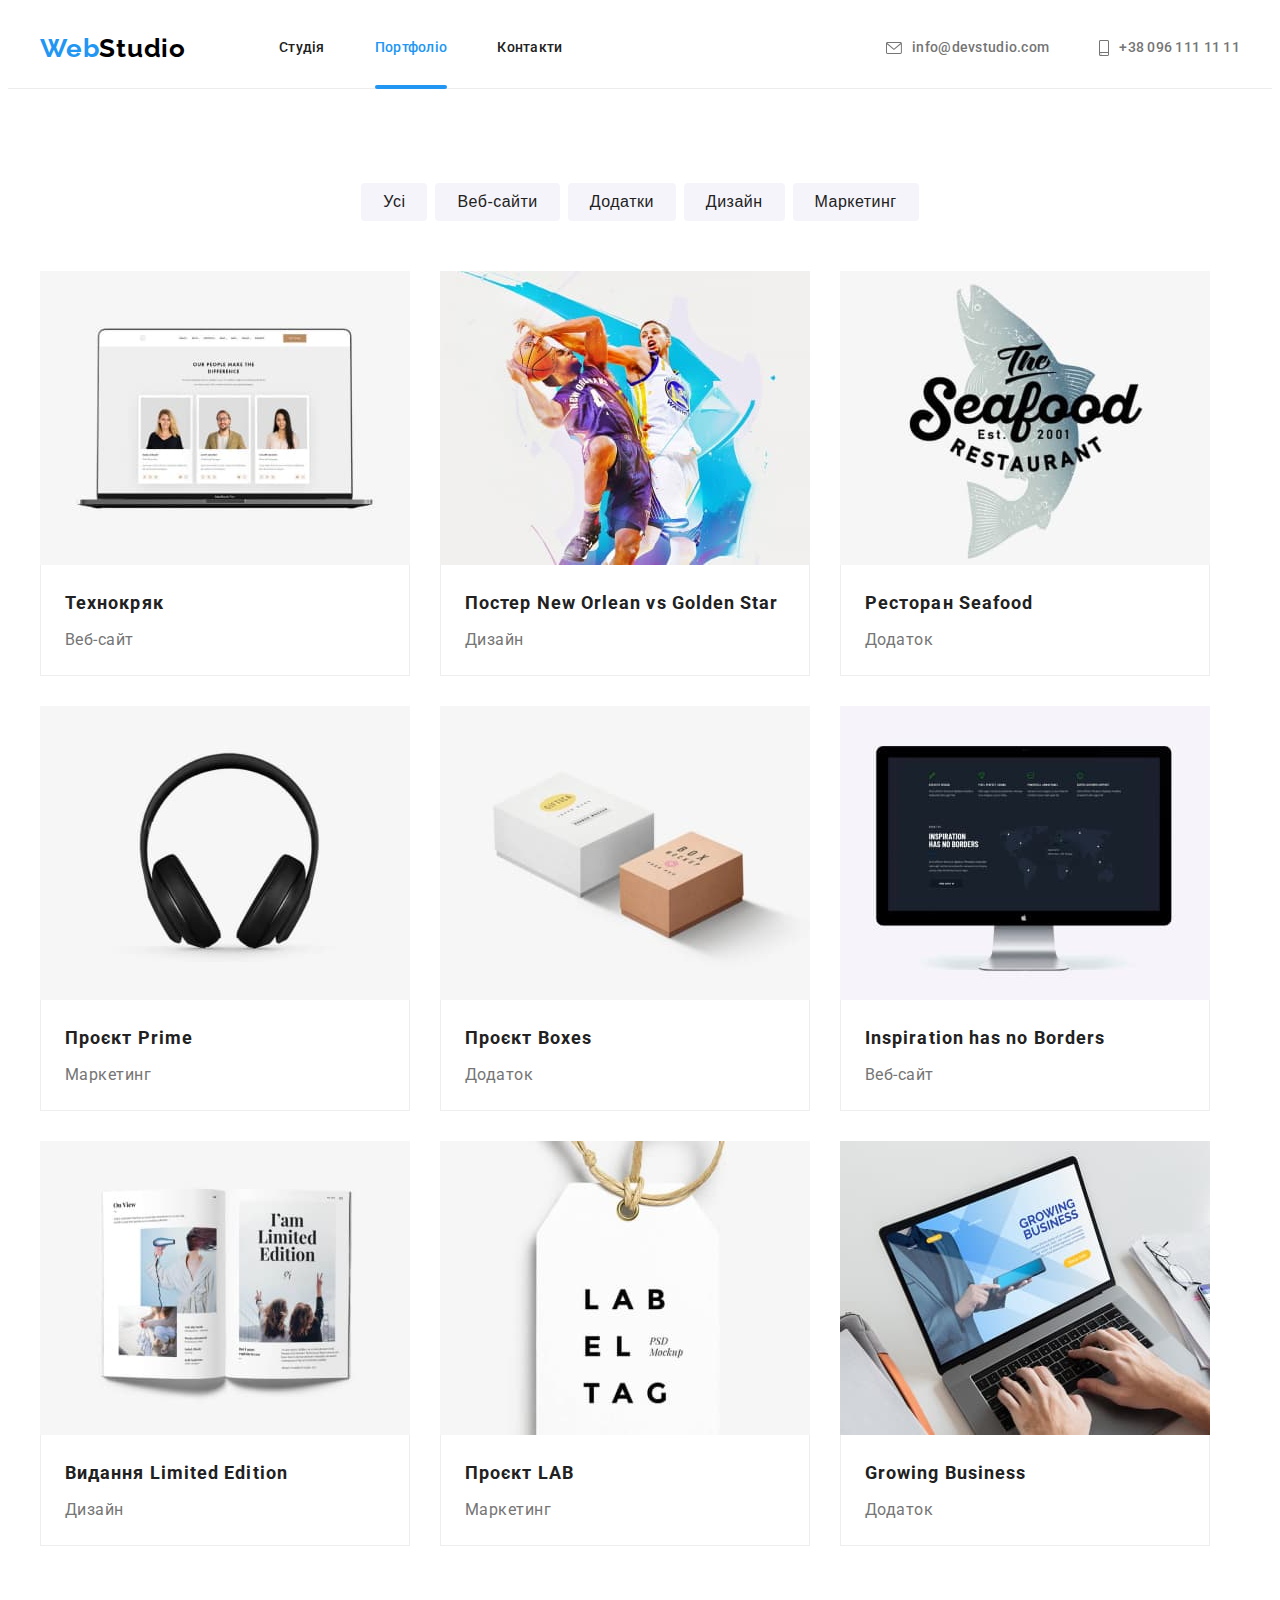
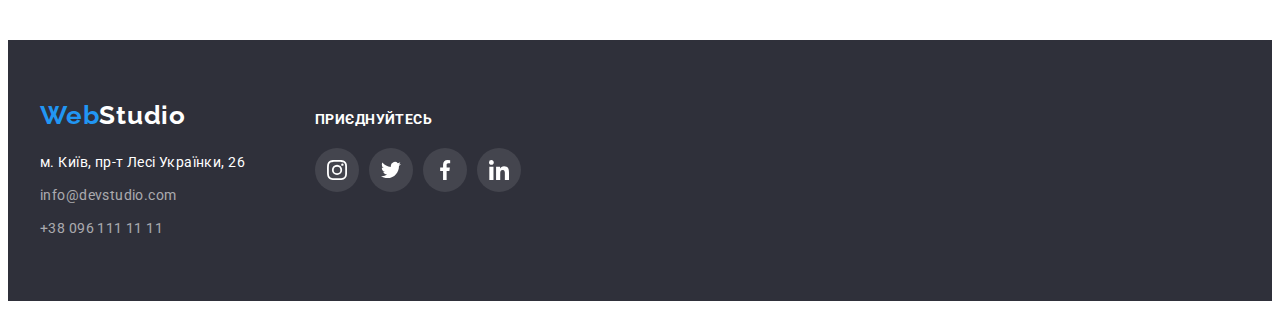
==== portfolio.html @ 88d9680d "Clone HW 05" ====
<!DOCTYPE html>
<html lang="uk">
  <head>
    <meta charset="UTF-8" />
    <meta http-equiv="X-UA-Compatible" content="IE=edge" />
    <meta name="viewport" content="width=device-width, initial-scale=1.0" />
    <title>Портфоліо</title>
    <link rel="preconnect" href="https://fonts.googleapis.com" />
    <link rel="preconnect" href="https://fonts.gstatic.com" crossorigin />
    <link href="https://fonts.googleapis.com/css2?family=Raleway:wght@700&family=Roboto:wght@400;500;700;900&display=swap" rel="stylesheet" />
    <link
      rel="stylesheet"
      href="https://cdnjs.cloudflare.com/ajax/libs/modern-normalize/1.1.0/modern-normalize.min.css"
      integrity="sha512-wpPYUAdjBVSE4KJnH1VR1HeZfpl1ub8YT/NKx4PuQ5NmX2tKuGu6U/JRp5y+Y8XG2tV+wKQpNHVUX03MfMFn9Q=="
      crossorigin="anonymous"
      referrerpolicy="no-referrer"
    />
    <link rel="stylesheet" href="./css/styles.css" />
  </head>

  <body>
    <header class="header">
      <div class="container">
        <!-- logo -->
        <a class="logo link" href="./index.html">Web<span class="logo-header">Studio</span></a>

        <!-- navigation -->
        <nav class="nav">
          <ul class="nav-list list">
            <li class="nav-item"><a class="nav-link link" href="./index.html">Студія</a></li>
            <li class="nav-item"><a class="nav-link link current" href="./portfolio.html">Портфоліо</a></li>
            <li class="nav-item"><a class="nav-link link" href="">Контакти</a></li>
          </ul>
        </nav>
        <ul class="contact-list list">
          <li class="contact-item">
            <a class="contact-link link" href="mailto:info@devstudio.com">
              <svg class="contact-icon" width="16" height="12">
                <use href="./images/icons.svg#icon-mail"></use>
              </svg>
              info@devstudio.com</a
            >
          </li>
          <li class="contact-item">
            <a class="contact-link link" href="tel:+380961111111">
              <svg class="contact-icon" width="10" height="16">
                <use href="./images/icons.svg#icon-smartphone"></use>
              </svg>
              +38 096 111 11 11</a
            >
          </li>
        </ul>
      </div>
    </header>

    <main>
      <section class="portfolio">
        <div class="container">
          <h1 class="visually-hidden">Портфоліо</h1>
          <ul class="portfolio-filter list">
            <li class="portfolio-filter-item"><button class="filter-btn" type="button">Усі</button></li>
            <li class="portfolio-filter-item"><button class="filter-btn" type="button">Веб-сайти</button></li>
            <li class="portfolio-filter-item"><button class="filter-btn" type="button">Додатки</button></li>
            <li class="portfolio-filter-item"><button class="filter-btn" type="button">Дизайн</button></li>
            <li class="portfolio-filter-item"><button class="filter-btn" type="button">Маркетинг</button></li>
          </ul>
          <ul class="portfolio-list list">
            <li class="portfolio-item">
              <a class="portfolio-item-link link" href="" target="_blank" rel="noopener noreferrer">
                <div class="portfolio-item-hover-wrap">
                  <img class="portfolio-img" src="./images/portfolio-1.jpg" alt="Ноутбук" width="370" height="294" />
                  <p class="portfolio-item-hover-text">
                    Ресурс пропонує комплексні пропозиції з різним рівнем функціоналу та сервісів. Все це дозволить відвідувачу отримати вичерпні відомості про компанію чи приватну особу.
                  </p>
                </div>
                <div class="portfolio-item-group">
                  <h2 class="portfolio-item-title">Технокряк</h2>
                  <p class="portfolio-item-text">Веб-сайт</p>
                </div>
              </a>
            </li>
            <li class="portfolio-item">
              <a class="portfolio-item-link link" href="" target="_blank" rel="noopener noreferrer">
                <div class="portfolio-item-hover-wrap">
                  <img class="portfolio-img" src="./images/portfolio-2.jpg" alt="Два баскетболісти" width="370" height="294" />
                  <p class="portfolio-item-hover-text">
                    Ресурс пропонує комплексні пропозиції з різним рівнем функціоналу та сервісів. Все це дозволить відвідувачу отримати вичерпні відомості про компанію чи приватну особу.
                  </p>
                </div>
                <div class="portfolio-item-group">
                  <h2 class="portfolio-item-title">Постер New Orlean vs Golden Star</h2>
                  <p class="portfolio-item-text">Дизайн</p>
                </div>
              </a>
            </li>
            <li class="portfolio-item">
              <a class="portfolio-item-link link" href="" target="_blank" rel="noopener noreferrer">
                <div class="portfolio-item-hover-wrap">
                  <img class="portfolio-img" src="./images/portfolio-3.jpg" alt="Логотип-риба" width="370" height="294" />
                  <p class="portfolio-item-hover-text">
                    Ресурс пропонує комплексні пропозиції з різним рівнем функціоналу та сервісів. Все це дозволить відвідувачу отримати вичерпні відомості про компанію чи приватну особу.
                  </p>
                </div>
                <div class="portfolio-item-group">
                  <h2 class="portfolio-item-title">Ресторан Seafood</h2>
                  <p class="portfolio-item-text">Додаток</p>
                </div>
              </a>
            </li>
            <li class="portfolio-item">
              <a class="portfolio-item-link link" href="" target="_blank" rel="noopener noreferrer">
                <div class="portfolio-item-hover-wrap">
                  <img class="portfolio-img" src="./images/portfolio-4.jpg" alt="Навушники" width="370" height="294" />
                  <p class="portfolio-item-hover-text">
                    Ресурс пропонує комплексні пропозиції з різним рівнем функціоналу та сервісів. Все це дозволить відвідувачу отримати вичерпні відомості про компанію чи приватну особу.
                  </p>
                </div>
                <div class="portfolio-item-group">
                  <h2 class="portfolio-item-title">Проєкт Prime</h2>
                  <p class="portfolio-item-text">Маркетинг</p>
                </div>
              </a>
            </li>
            <li class="portfolio-item">
              <a class="portfolio-item-link link" href="" target="_blank" rel="noopener noreferrer">
                <div class="portfolio-item-hover-wrap">
                  <img class="portfolio-img" src="./images/portfolio-5.jpg" alt="Дві коробки" width="370" height="294" />
                  <p class="portfolio-item-hover-text">
                    Ресурс пропонує комплексні пропозиції з різним рівнем функціоналу та сервісів. Все це дозволить відвідувачу отримати вичерпні відомості про компанію чи приватну особу.
                  </p>
                </div>
                <div class="portfolio-item-group">
                  <h2 class="portfolio-item-title">Проєкт Boxes</h2>
                  <p class="portfolio-item-text">Додаток</p>
                </div>
              </a>
            </li>
            <li class="portfolio-item">
              <a class="portfolio-item-link link" href="" target="_blank" rel="noopener noreferrer">
                <div class="portfolio-item-hover-wrap">
                  <img class="portfolio-img" src="./images/portfolio-6.jpg" alt="Монітор" width="370" height="294" />
                  <p class="portfolio-item-hover-text">
                    Ресурс пропонує комплексні пропозиції з різним рівнем функціоналу та сервісів. Все це дозволить відвідувачу отримати вичерпні відомості про компанію чи приватну особу.
                  </p>
                </div>
                <div class="portfolio-item-group">
                  <h2 class="portfolio-item-title">Inspiration has no Borders</h2>
                  <p class="portfolio-item-text">Веб-сайт</p>
                </div>
              </a>
            </li>
            <li class="portfolio-item">
              <a class="portfolio-item-link link" href="" target="_blank" rel="noopener noreferrer">
                <div class="portfolio-item-hover-wrap">
                  <img class="portfolio-img" src="./images/portfolio-7.jpg" alt="Журнал" width="370" height="294" />
                  <p class="portfolio-item-hover-text">
                    Ресурс пропонує комплексні пропозиції з різним рівнем функціоналу та сервісів. Все це дозволить відвідувачу отримати вичерпні відомості про компанію чи приватну особу.
                  </p>
                </div>
                <div class="portfolio-item-group">
                  <h2 class="portfolio-item-title">Видання Limited Edition</h2>
                  <p class="portfolio-item-text">Дизайн</p>
                </div>
              </a>
            </li>
            <li class="portfolio-item">
              <a class="portfolio-item-link link" href="" target="_blank" rel="noopener noreferrer">
                <div class="portfolio-item-hover-wrap">
                  <img class="portfolio-img" src="./images/portfolio-8.jpg" alt="Етикетка" width="370" height="294" />
                  <p class="portfolio-item-hover-text">
                    Ресурс пропонує комплексні пропозиції з різним рівнем функціоналу та сервісів. Все це дозволить відвідувачу отримати вичерпні відомості про компанію чи приватну особу.
                  </p>
                </div>
                <div class="portfolio-item-group">
                  <h2 class="portfolio-item-title">Проєкт LAB</h2>
                  <p class="portfolio-item-text">Маркетинг</p>
                </div>
              </a>
            </li>
            <li class="portfolio-item">
              <a class="portfolio-item-link link" href="" target="_blank" rel="noopener noreferrer">
                <div class="portfolio-item-hover-wrap">
                  <img class="portfolio-img" src="./images/portfolio-9.jpg" alt="Ноутбук" width="370" height="294" />
                  <p class="portfolio-item-hover-text">
                    Ресурс пропонує комплексні пропозиції з різним рівнем функціоналу та сервісів. Все це дозволить відвідувачу отримати вичерпні відомості про компанію чи приватну особу.
                  </p>
                </div>
                <div class="portfolio-item-group">
                  <h2 class="portfolio-item-title">Growing Business</h2>
                  <p class="portfolio-item-text">Додаток</p>
                </div>
              </a>
            </li>
          </ul>
        </div>
      </section>
    </main>

    <footer class="footer">
      <div class="container">
        <div class="footer-wrap">
          <!-- logo -->
          <a class="logo link" href="./index.html">Web<span class="logo-footer">Studio</span></a>
          <address class="address">
            <ul class="address-list list">
              <li class="address-item"><a class="address-map link" href="https://goo.gl/maps/GGHUYbkFzDP6m6Ls8" target="_blank" rel="noopener noreferrer">м. Київ, пр-т Лесі Українки, 26</a></li>
              <li class="address-item"><a class="address-link link" href="mailto:info@devstudio.com">info@devstudio.com</a></li>
              <li class="address-item"><a class="address-link link" href="tel:+380961111111">+38 096 111 11 11</a></li>
            </ul>
          </address>
        </div>
        <div class="footer-wrap">
          <p class="footer-join">приєднуйтесь</p>
          <ul class="social-list list">
            <li class="social-item">
              <a href="" class="social-link link" target="_blank" rel="noopener noreferrer">
                <svg class="social-icon" width="20" height="20">
                  <use href="./images/icons.svg#icon-instagram"></use>
                </svg>
              </a>
            </li>
            <li class="social-item">
              <a href="" class="social-link link" target="_blank" rel="noopener noreferrer">
                <svg class="social-icon" width="20" height="20">
                  <use href="./images/icons.svg#icon-twitter"></use>
                </svg>
              </a>
            </li>
            <li class="social-item">
              <a href="" class="social-link link" target="_blank" rel="noopener noreferrer">
                <svg class="social-icon" width="20" height="20">
                  <use href="./images/icons.svg#icon-facebook"></use>
                </svg>
              </a>
            </li>
            <li class="social-item">
              <a href="" class="social-link link" target="_blank" rel="noopener noreferrer">
                <svg class="social-icon" width="20" height="20">
                  <use href="./images/icons.svg#icon-linkedin"></use>
                </svg>
              </a>
            </li>
          </ul>
        </div>
      </div>
    </footer>
  </body>
</html>
---- css/styles.css ----
:root {
  --first-text-color: #757575;
  --title-text-color: #212121;
  --accent-color: #2196f3;
  --first-bg-color: #ffffff;
  --second-bg-color: #2f303a;
  --alt-bg-color: #f5f4fa;
  --calm-icon-corol: #afb1b8;

  --main-transition-duration: 250ms;
  --main-transition-timing-function: cubic-bezier(0.4, 0, 0.2, 1);
}

/* ----------------RESET------------------ */
h1,
h2,
h3,
h4,
h5,
h6,
p {
  margin: 0;
}

.list {
  list-style: none;
  margin: 0;
  padding: 0;
}

.link {
  text-decoration: none;
  transition-property: color, border-color, background-color;
  transition-duration: var(--main-transition-duration);
  transition-timing-function: var(--main-transition-timing-function);
}

img {
  display: block;
}

button {
  cursor: pointer;
}

/* ----------------GENERAL------------------ */
body {
  background-color: var(--first-bg-color);
  color: var(--first-text-color);
  font-family: "Roboto", sans-serif;
}

.link:hover,
.link:focus {
  color: var(--accent-color);
  border-color: var(--accent-color);
}

.container {
  margin: 0 auto;
  width: 1200px;
  padding-left: 15px;
  padding-right: 15px;
}

.header {
  border-bottom: 1px solid #ececec;
}

.visually-hidden {
  position: absolute;
  width: 1px;
  height: 1px;
  margin: -1px;
  border: 0;
  padding: 0;
  white-space: nowrap;
  clip-path: inset(100%);
  clip: rect(0 0 0 0);
  overflow: hidden;
}

/* ----------------LOGO------------------ */
.logo {
  font-family: "Raleway", sans-serif;
  color: var(--accent-color);
  font-weight: 700;
  font-size: 26px;
  line-height: 1.19;
  letter-spacing: 0.03em;
}

.logo-header {
  color: #000000;
}

.logo-footer {
  color: var(--first-bg-color);
}

/* ----------------NAV------------------ */
.header > .container {
  display: flex;
  align-items: center;
}

.nav,
.contact-list {
  font-weight: 500;
  font-size: 14px;
  line-height: 1.14;
  letter-spacing: 0.02em;
}

.nav-list {
  display: flex;
  gap: 50px;
  margin-left: 93px;
}

.contact-list {
  display: flex;
  gap: 50px;
  margin-left: auto;
}

.nav-link.current {
  color: var(--accent-color);
  position: relative;
}

.nav-link.current::after {
  content: "";
  position: absolute;
  bottom: -1px;
  display: block;
  width: 100%;
  height: 4px;
  border-radius: 2px;
  background-color: var(--accent-color);
}

.nav-link {
  color: var(--title-text-color);

  display: block;
  padding-top: 32px;
  padding-bottom: 32px;
}

.contact-link {
  color: var(--first-text-color);

  display: flex;
  gap: 10px;
  align-items: center;
  padding-top: 32px;
  padding-bottom: 32px;
}

.contact-icon {
  fill: currentColor;
}

/* ----------------HERO------------------ */
.hero {
  max-width: 1600px;
  height: 600px;
  margin: 0 auto;

  background-color: var(--second-bg-color);
  background-image: linear-gradient(rgba(47, 48, 58, 0.4), rgba(47, 48, 58, 0.4)), url(../images/hero-bg.jpg);
  background-repeat: no-repeat;
  background-position: center;
  background-size: cover;

  text-align: center;
  padding: 200px 0px;
}

.hero-title {
  font-weight: 900;
  font-size: 44px;
  line-height: 1.36;
  letter-spacing: 0.06em;
  text-transform: uppercase;
  color: var(--first-bg-color);

  width: 700px;
  margin-left: auto;
  margin-right: auto;
  margin-bottom: 30px;
}

.hero-btn {
  font-weight: 700;
  font-size: 16px;
  line-height: 1.88;
  letter-spacing: 0.06em;

  color: var(--first-bg-color);
  background-color: var(--accent-color);

  border: none;
  cursor: pointer;

  min-width: 216px;
  min-height: 50px;
  padding: 10px 32px;
  box-shadow: 0px 4px 4px rgba(0, 0, 0, 0.15);
  border-radius: 4px;
}

/* ----------------ADVANTAGES------------------ */

.adv {
  padding-top: 94px;
  padding-bottom: 94px;
}

.adv-list {
  display: flex;
  flex-wrap: wrap;
  gap: 30px;
}

.adv-item {
  max-width: 270px;
}

.adv-icon-wrap {
  background-color: var(--alt-bg-color);
  border-radius: 4px;
  text-align: center;
  padding-top: 25px;
  padding-bottom: 25px;
  margin-bottom: 30px;
}

.adv-subtitle {
  font-size: 14px;
  line-height: 1.14;
  letter-spacing: 0.03em;
  text-transform: uppercase;
  color: var(--title-text-color);

  margin-bottom: 10px;
}

.adv-text {
  font-size: 14px;
  line-height: 1.71;
  letter-spacing: 0.03em;
}

/* ----------------WORK------------------ */

.work {
  padding-bottom: 94px;
}

.work-title,
.team-title,
.clients-title {
  font-size: 36px;
  line-height: 1.17;
  text-align: center;
  letter-spacing: 0.03em;
  color: var(--title-text-color);

  margin-bottom: 50px;
}

.work-item {
  position: relative;
}

.work-subtitle {
  position: absolute;
  bottom: 0;
  width: 100%;
  padding: 27px 0px;
  background-color: rgba(47, 48, 58, 0.8);
  color: var(--first-bg-color);
  text-align: center;

  font-size: 14px;
  line-height: 1.14;
  letter-spacing: 0.03em;
  text-transform: uppercase;
}

.work-list {
  display: flex;
  flex-wrap: wrap;
  gap: 30px;
}

/* ----------------TEAM------------------ */

.team {
  padding-top: 94px;
  padding-bottom: 94px;
}

.team {
  background-color: var(--alt-bg-color);
}

.team-list {
  display: flex;
  flex-wrap: wrap;
  gap: 30px;
}

.team-item {
  border-radius: 0px 0px 4px 4px;
  box-shadow: 0px 1px 3px rgba(0, 0, 0, 0.12), 0px 1px 1px rgba(0, 0, 0, 0.14), 0px 2px 1px rgba(0, 0, 0, 0.2);
}

.team-item-group {
  background-color: var(--first-bg-color);
  padding-bottom: 30px;
  padding-top: 30px;
  border-radius: 0px 0px 4px 4px;
  text-align: center;
}

.team-text,
.team-subtitle {
  font-size: 16px;
  line-height: 1.19;

  letter-spacing: 0.03em;
}

.team-text {
  color: var(--first-text-color);
  margin-bottom: 16px;
}

.team-subtitle {
  font-weight: 500;
  color: var(--title-text-color);

  margin-bottom: 10px;
}

.social-list {
  display: flex;
  gap: 10px;
  justify-content: center;
}

.social-item {
  width: 44px;
  height: 44px;
}

.social-link {
  display: flex;
  align-items: center;
  justify-content: center;
  width: 100%;
  height: 100%;

  color: var(--calm-icon-corol);
  background-color: var(--first-bg-color);
  border-radius: 50%;
}

.footer .social-link {
  color: var(--first-bg-color);
  background-color: rgba(255, 255, 255, 0.1);
}

.social-icon {
  fill: currentColor;
}

.social-link:hover,
.social-link:focus {
  color: var(--first-bg-color);
  background-color: var(--accent-color);
}

/* ----------------CLIENTS------------------ */

.clients {
  padding-top: 94px;
  padding-bottom: 94px;
}

.clients-list {
  display: flex;
  justify-content: space-between;
}

.clients-item {
  width: 170px;
  height: 92px;
}

.clients-link {
  display: flex;
  align-items: center;
  justify-content: center;
  width: 100%;
  height: 100%;

  color: var(--calm-icon-corol);
  border: 1px solid var(--calm-icon-corol);
  border-radius: 4px;
}

.clients-icon {
  fill: currentColor;
}

/* ----------------FOOTER------------------ */
.footer {
  background-color: var(--second-bg-color);
  padding-top: 60px;
  padding-bottom: 60px;
}

.footer > .container {
  display: flex;
  gap: 70px;
  align-items: baseline;
}

.address {
  font-style: inherit;
  margin-top: 20px;
}

.address-item:not(:first-child) {
  margin-top: 9px;
}

.address-map,
.address-link {
  font-size: 14px;
  line-height: 1.71;
  letter-spacing: 0.03em;
  color: var(--first-bg-color);
}

.address-link {
  color: rgba(255, 255, 255, 0.6);
}

.footer-join {
  font-weight: 700;
  font-size: 14px;
  line-height: 1.14;
  letter-spacing: 0.03em;
  text-transform: uppercase;

  color: var(--first-bg-color);

  margin-bottom: 20px;
}

/* --------------------PORTFOLIO-------------------- */

.portfolio {
  padding-top: 94px;
  padding-bottom: 94px;
}

.portfolio-filter {
  display: flex;
  gap: 8px;
  justify-content: center;
  margin-bottom: 50px;
}

.filter-btn {
  font-weight: 500;
  font-size: 16px;
  line-height: 1.62;
  text-align: center;
  letter-spacing: 0.03em;

  color: var(--title-text-color);
  background-color: var(--alt-bg-color);

  border: none;
  border-radius: 4px;
  cursor: pointer;

  padding: 6px 22px;

  transition-property: color, background-color, box-shadow;
  transition-duration: var(--main-transition-duration);
  transition-timing-function: var(--main-transition-timing-function);
}

.filter-btn:hover,
.filter-btn:focus {
  color: var(--first-bg-color);
  background-color: var(--accent-color);
  box-shadow: 0px 3px 1px rgba(0, 0, 0, 0.1), 0px 1px 2px rgba(0, 0, 0, 0.08), 0px 2px 2px rgba(0, 0, 0, 0.12);
}

.portfolio-list {
  display: flex;
  flex-wrap: wrap;
  gap: 30px;
}

.portfolio-item-link {
  display: block;

  transition-property: box-shadow;
  transition-duration: var(--main-transition-duration);
  transition-timing-function: var(--main-transition-timing-function);
}

.portfolio-item-hover-wrap {
  position: relative;
  overflow: hidden;
}

.portfolio-item-hover-text {
  position: absolute;
  top: 0;
  height: 100%;
  padding: 63px 24px;

  font-size: 18px;
  line-height: 1.56;
  letter-spacing: 0.03em;
  color: var(--first-bg-color);
  background-color: rgba(33, 150, 243, 0.9);

  transform: translateY(100%);
  transition-property: transform;
  transition-duration: var(--main-transition-duration);
  transition-timing-function: var(--main-transition-timing-function);
}

.portfolio-item-link:hover .portfolio-item-hover-text,
.portfolio-item-link:focus .portfolio-item-hover-text {
  transform: translateY(0%);
}

.portfolio-item-link:hover,
.portfolio-item-link:focus {
  box-shadow: 0px 1px 1px rgba(0, 0, 0, 0.12), 0px 4px 4px rgba(0, 0, 0, 0.06), 1px 4px 6px rgba(0, 0, 0, 0.16);
}

.portfolio-item-group {
  background-color: var(--first-bg-color);
  border-bottom: 1px solid #eeeeee;
  border-left: 1px solid #eeeeee;
  border-right: 1px solid #eeeeee;

  padding: 20px 24px;
}

.portfolio-item-title {
  font-size: 18px;
  line-height: 2;
  letter-spacing: 0.06em;
  color: var(--title-text-color);

  margin-bottom: 4px;
}
.portfolio-item-text {
  font-size: 16px;
  line-height: 1.88;
  letter-spacing: 0.03em;
  color: var(--first-text-color);
}

/* --------------------MODAL-------------------- */

.backdrop {
  position: fixed;
  top: 0;

  width: 100vw;
  height: 100vh;

  background-color: rgba(0, 0, 0, 0.2);

  transition-property: opacity, visibility;
  transition-duration: var(--main-transition-duration);
  transition-timing-function: var(--main-transition-timing-function);
}

.modal-window {
  width: 528px;
  min-height: 581px;
  background-color: var(--first-bg-color);
  box-shadow: 0px 1px 3px rgba(0, 0, 0, 0.12), 0px 1px 1px rgba(0, 0, 0, 0.14), 0px 2px 1px rgba(0, 0, 0, 0.2);
  border-radius: 4px;

  position: absolute;
  top: 50%;
  left: 50%;
  transform: translate(-50%, -50%);

  transition-property: transform;
  transition-duration: var(--main-transition-duration);
  transition-timing-function: var(--main-transition-timing-function);
}

.backdrop.is-hidden .modal-window {
  transform: translate(-150%, -50%);
}

.modal-window-close {
  position: absolute;
  right: 8px;
  top: 8px;

  width: 30px;
  height: 30px;
  border-radius: 50%;
  border: 1px solid rgba(0, 0, 0, 0.1);
  background-color: var(--first-bg-color);

  display: flex;
  align-items: center;
  justify-content: center;
}

.modal-window-close-icon {
  fill: #000000;
}

.is-hidden {
  opacity: 0;
  visibility: hidden;
  pointer-events: none;
}
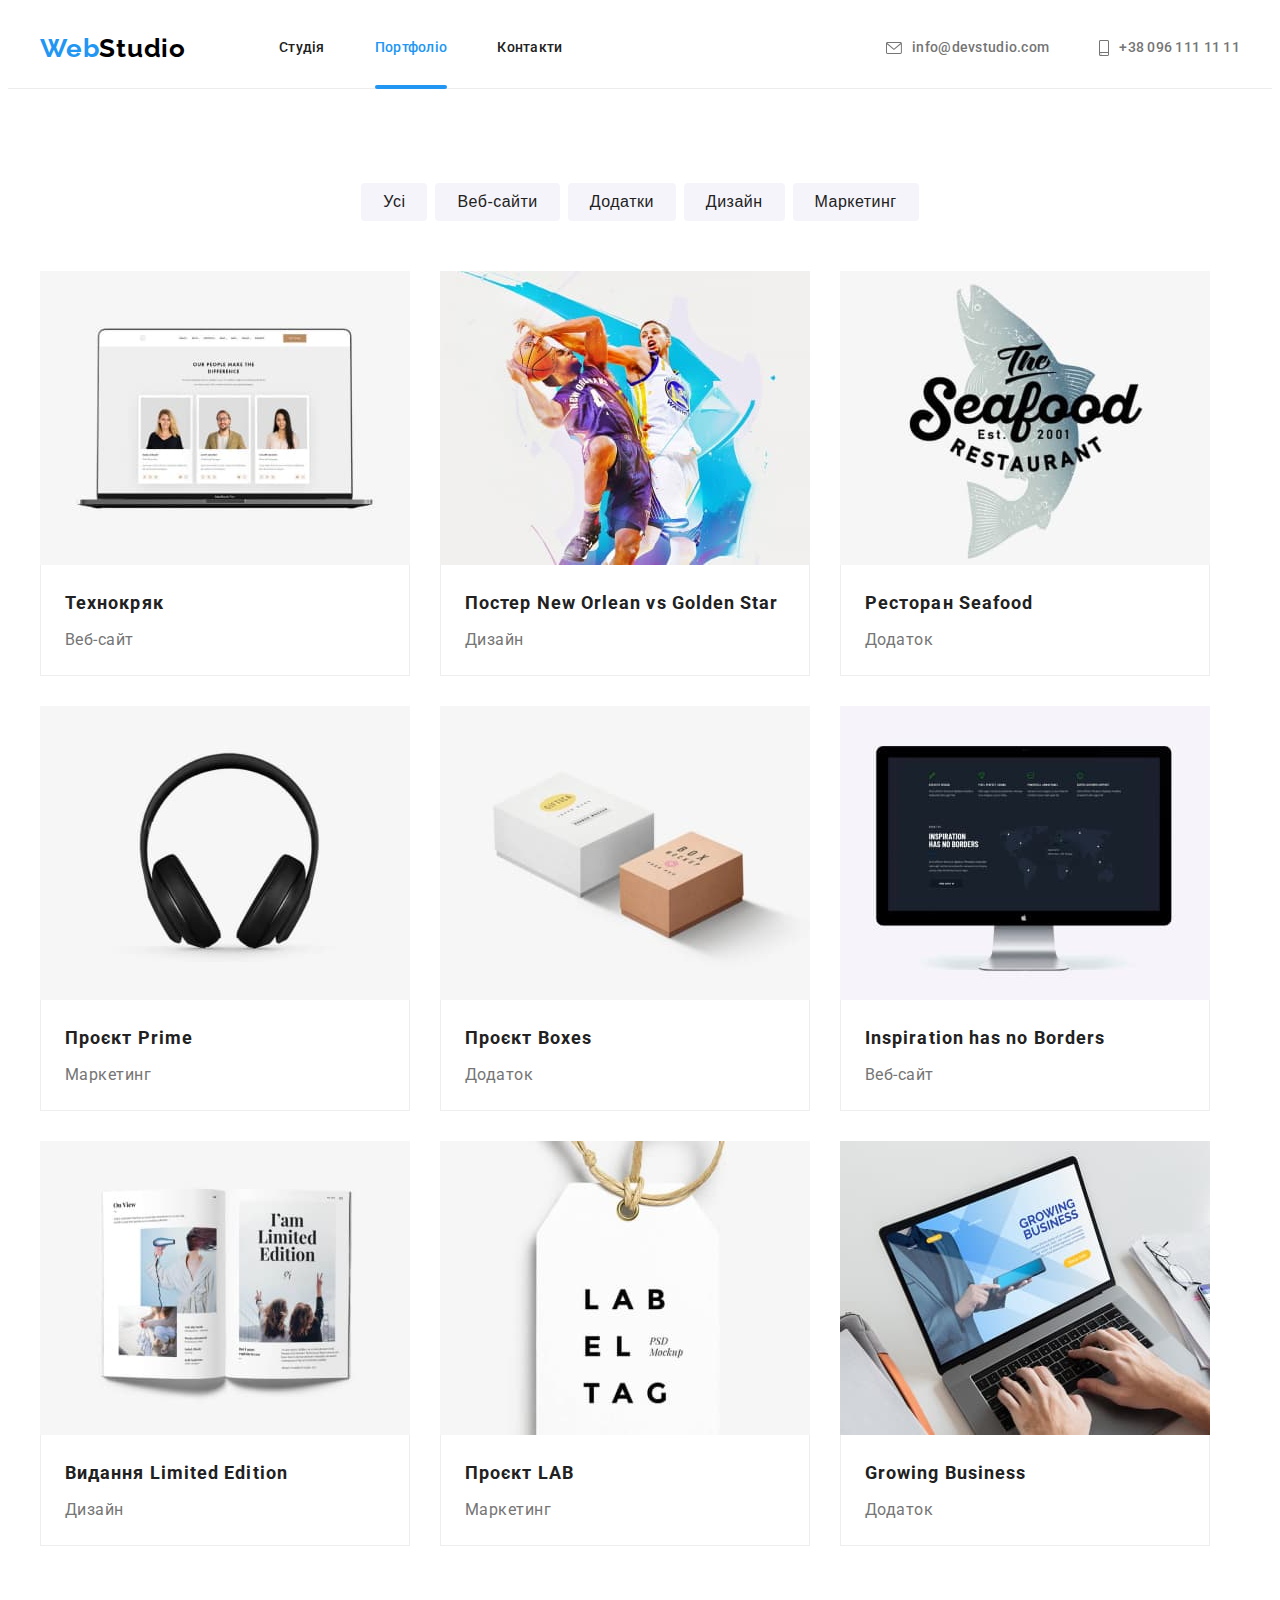
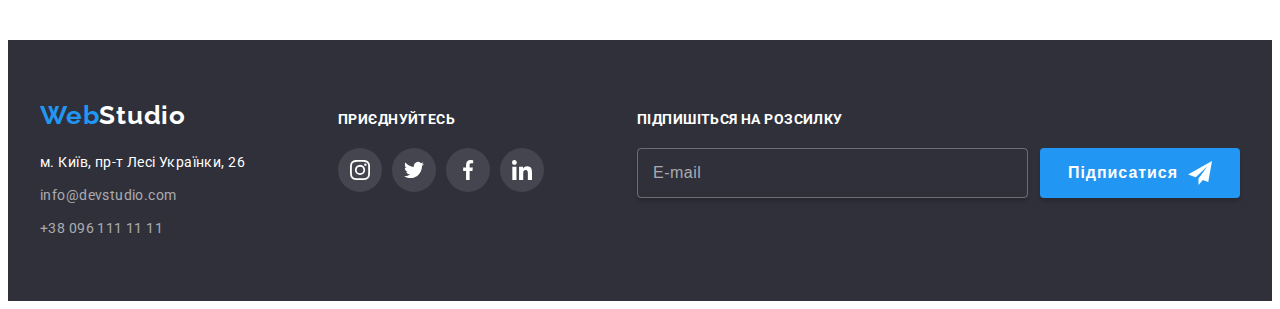
==== commit 3a1d49bd: "Зробив розмітку та оформлення футера" ====
--- a/portfolio.html
+++ b/portfolio.html
@@ -196,6 +196,8 @@
       </section>
     </main>
 
+    <!-- --------FOOTER---------- -->
+
     <footer class="footer">
       <div class="container">
         <div class="footer-wrap">
@@ -209,6 +211,7 @@
             </ul>
           </address>
         </div>
+
         <div class="footer-wrap">
           <p class="footer-join">приєднуйтесь</p>
           <ul class="social-list list">
@@ -241,6 +244,20 @@
               </a>
             </li>
           </ul>
+        </div>
+
+        <div class="footer-wrap form-wrap">
+          <p class="footer-join">Підпишіться на розсилку</p>
+          <form class="footer-form" name="footer-form">
+            <label class="visually-hidden" for="user_email"></label>
+            <input class="footer-email" type="email" name="email" id="user_email" placeholder="E-mail" />
+            <button class="footer-form-btn" type="submit">
+              Підписатися
+              <svg class="icon-send" width="24" height="24">
+                <use href="./images/icons.svg#icon-send"></use>
+              </svg>
+            </button>
+          </form>
         </div>
       </div>
     </footer>
--- a/css/styles.css
+++ b/css/styles.css
@@ -41,6 +41,7 @@
 
 button {
   cursor: pointer;
+  padding: 0px 0px;
 }
 
 /* ----------------GENERAL------------------ */
@@ -426,7 +427,7 @@
 
 .footer > .container {
   display: flex;
-  gap: 70px;
+  gap: 93px;
   align-items: baseline;
 }
 
@@ -461,6 +462,60 @@
   color: var(--first-bg-color);
 
   margin-bottom: 20px;
+}
+
+.footer-wrap.form-wrap {
+  flex-grow: 1;
+}
+
+.footer-form {
+  display: flex;
+  gap: 12px;
+  justify-content: space-between;
+}
+
+.footer-email {
+  flex-grow: 1;
+
+  padding: 14px 15px;
+  font-size: 16px;
+  line-height: 1.25;
+  letter-spacing: 0.03em;
+
+  color: var(--first-bg-color);
+  background-color: transparent;
+  border: 1px solid rgba(255, 255, 255, 0.3);
+  border-radius: 4px;
+  box-shadow: 0px 4px 4px rgba(0, 0, 0, 0.15);
+}
+
+.footer-email::placeholder {
+  color: rgba(255, 255, 255, 0.6);
+}
+
+.footer-form-btn {
+  display: flex;
+  justify-content: center;
+  align-items: center;
+  gap: 10px;
+
+  width: 200px;
+  height: 50px;
+
+  font-weight: 700;
+  font-size: 16px;
+  line-height: 1.88;
+  letter-spacing: 0.06em;
+
+  color: var(--first-bg-color);
+  background-color: var(--accent-color);
+  box-shadow: 0px 4px 4px rgba(0, 0, 0, 0.15);
+  border-radius: 4px;
+  border: none;
+}
+
+.icon-send {
+  fill: var(--first-bg-color);
 }
 
 /* --------------------PORTFOLIO-------------------- */
